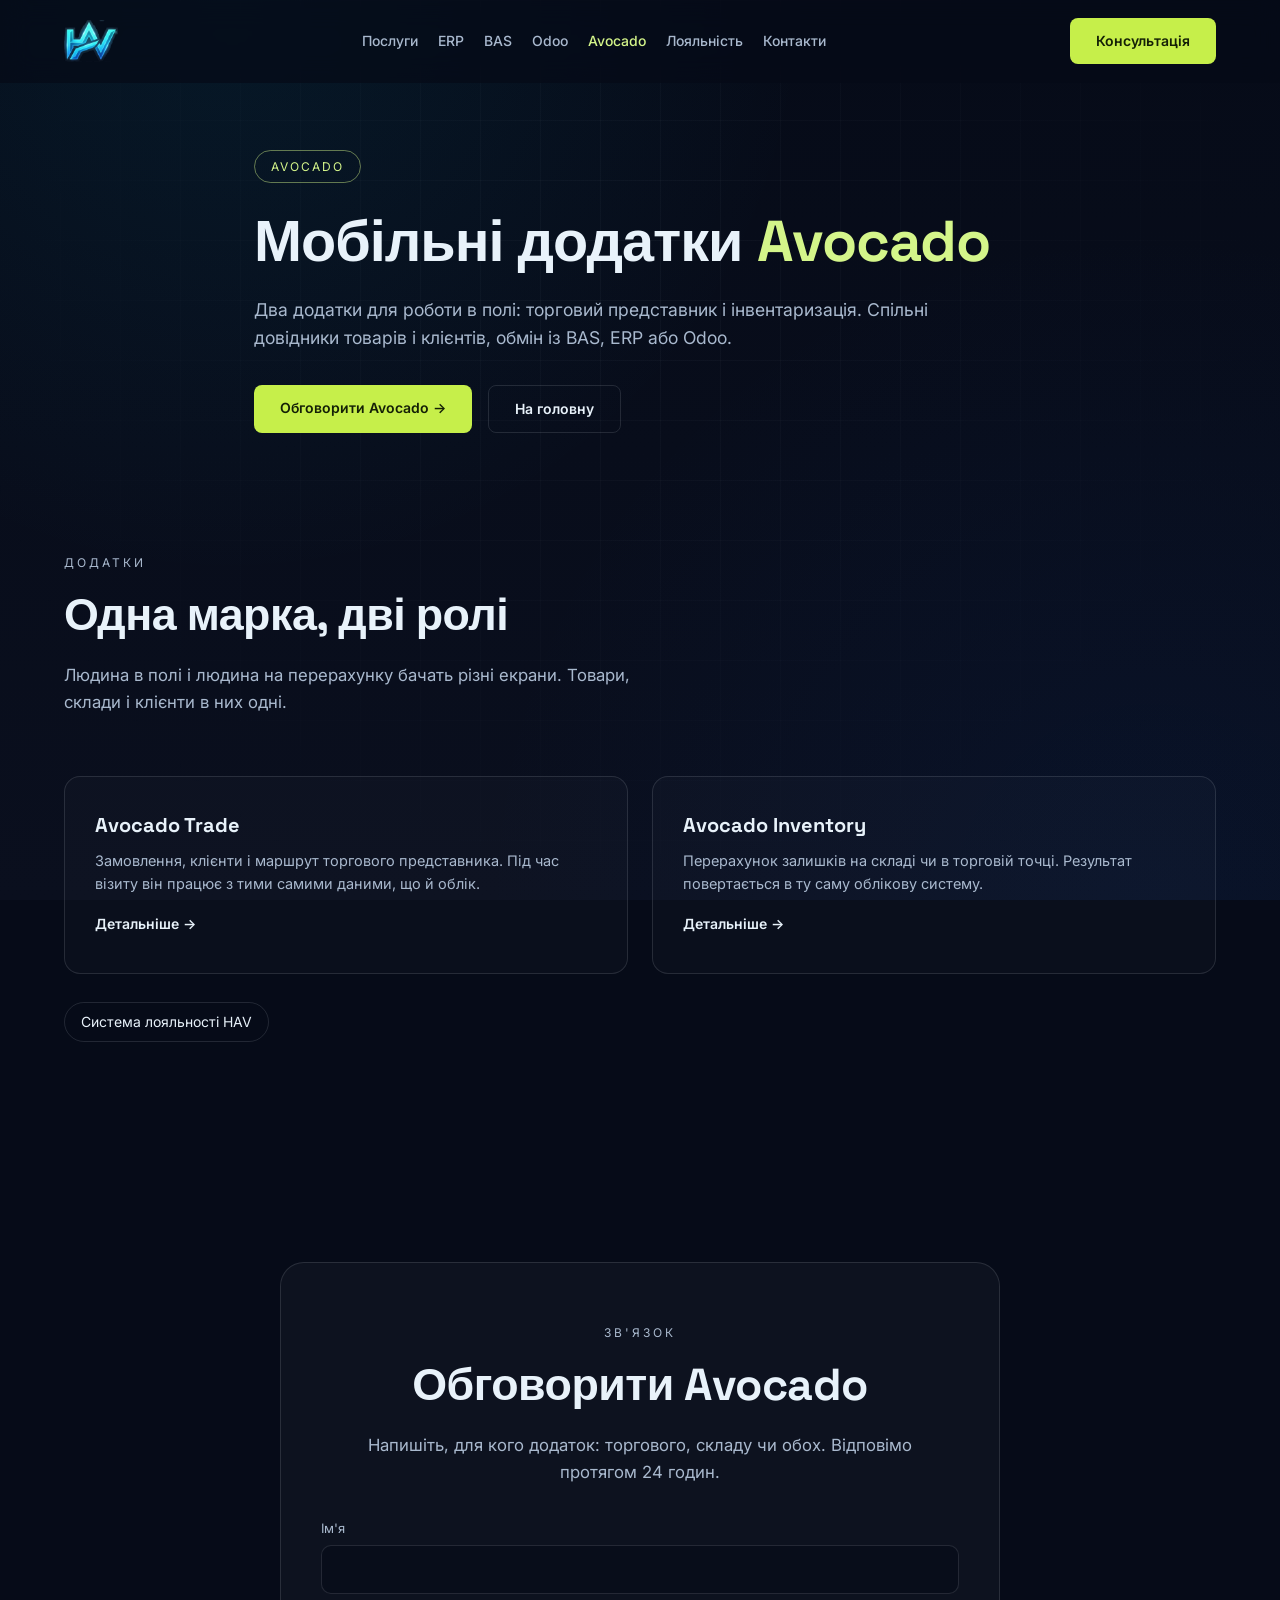
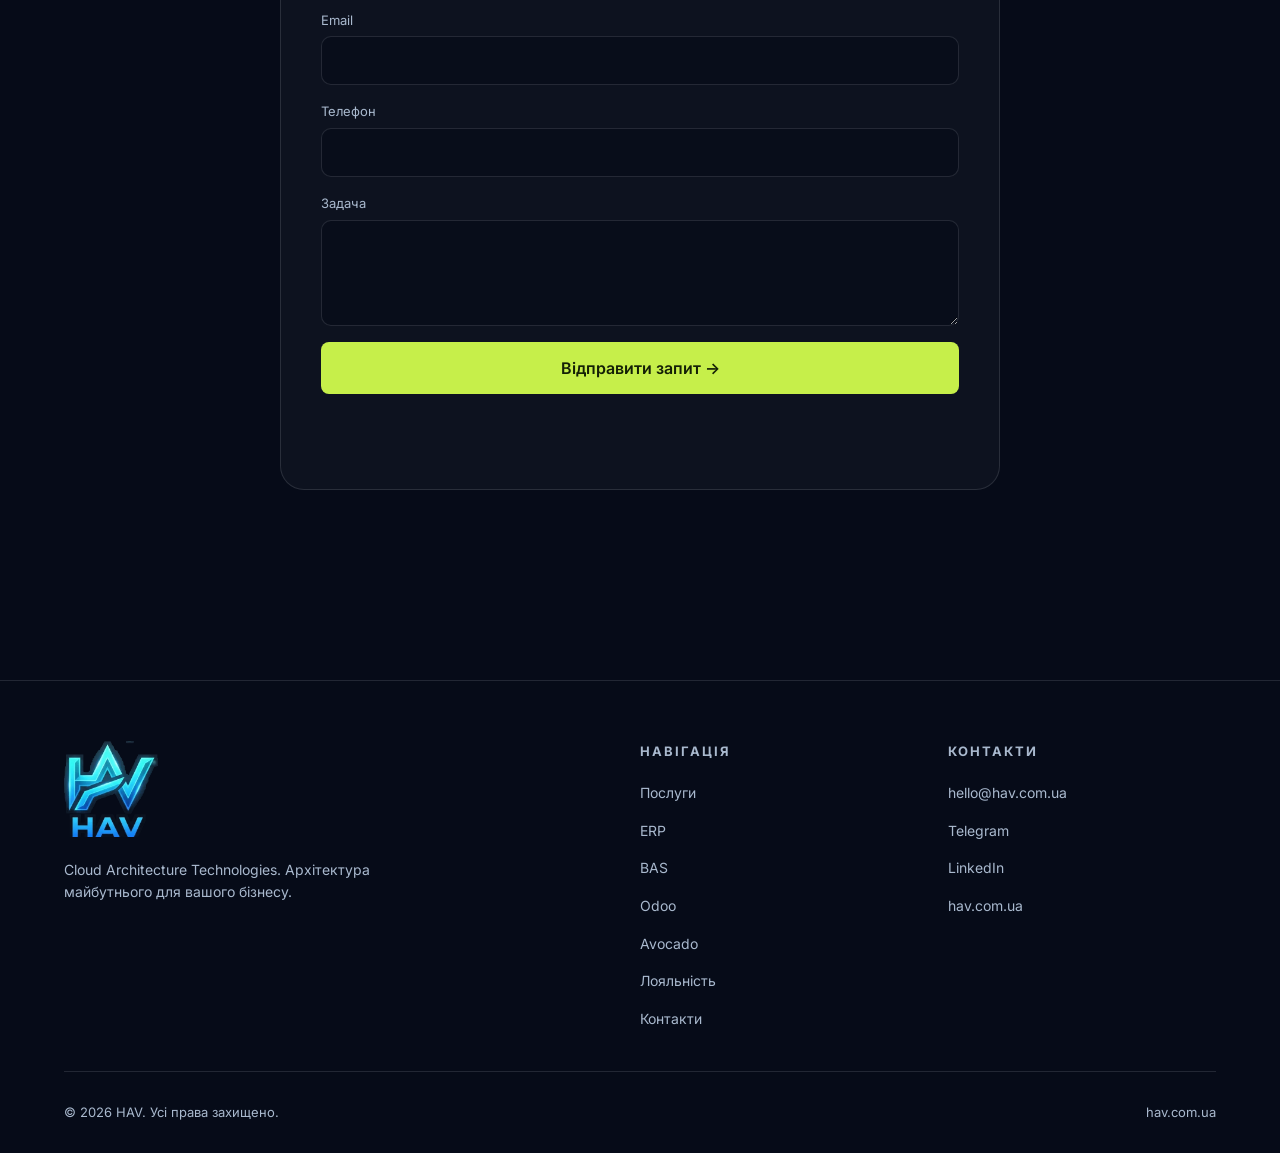
==== avocado.html @ bf293e4f "Add Avocado and Loyalty sections to the website - Introduced new navigation links for Avocado and Lo" ====
<!DOCTYPE html>
<html lang="uk">
<head>
<meta charset="UTF-8" />
<meta name="viewport" content="width=device-width, initial-scale=1.0" />
<title>Avocado — HAV</title>
<link rel="icon" href="/favicon.ico" sizes="any">
<link rel="icon" type="image/png" sizes="32x32" href="/img/favicon-32.png">
<link rel="apple-touch-icon" href="/img/apple-touch-icon.png">
<meta name="description" content="Avocado — мобільні додатки HAV для торгового представника та інвентаризації. Спільні довідники і обмін з обліковою системою." />
<link rel="preconnect" href="https://fonts.googleapis.com">
<link rel="preconnect" href="https://fonts.gstatic.com" crossorigin>
<link href="https://fonts.googleapis.com/css2?family=Inter:wght@300;400;600;800;900&family=Space+Grotesk:wght@500;700&display=swap" rel="stylesheet">
<link rel="stylesheet" href="/css/styles.css">
</head>
<body class="theme-avocado" data-page="avocado">

<header id="header">
  <div class="container nav">
    <a href="/" class="logo"><img src="/img/mark.png" alt="HAV"></a>
    <nav class="nav-links" id="navLinks">
      <a href="/#services">Послуги</a>
      <a href="/erp">ERP</a>
      <a href="/bas">BAS</a>
      <a href="/odoo">Odoo</a>
      <a href="/avocado" class="is-active">Avocado</a>
      <a href="/loyalty">Лояльність</a>
      <a href="#contact">Контакти</a>
      <a href="#contact" class="btn btn-primary">Консультація</a>
    </nav>
    <a href="#contact" class="btn btn-primary nav-cta">Консультація</a>
    <button class="burger" id="burger" type="button" aria-label="Меню" aria-expanded="false" aria-controls="navLinks">
      <span></span><span></span><span></span>
    </button>
  </div>
</header>

<main>
  <section class="page-hero">
    <div class="container hero-inner">
      <span class="badge">AVOCADO</span>
      <h1>Мобільні додатки <span>Avocado</span></h1>
      <p class="lead">Два додатки для роботи в полі: торговий представник і інвентаризація. Спільні довідники товарів і клієнтів, обмін із BAS, ERP або Odoo.</p>
      <div class="hero-cta">
        <a href="#contact" class="btn btn-primary">Обговорити Avocado →</a>
        <a href="/" class="btn btn-ghost">На головну</a>
      </div>
    </div>
  </section>

  <section>
    <div class="container">
      <span class="section-tag">Додатки</span>
      <h2 class="section-title">Одна марка, дві ролі</h2>
      <p class="section-sub">Людина в полі і людина на перерахунку бачать різні екрани. Товари, склади і клієнти в них одні.</p>
      <div class="services-grid">
        <a class="service" href="/trade">
          <h3>Avocado Trade</h3>
          <p>Замовлення, клієнти і маршрут торгового представника. Під час візиту він працює з тими самими даними, що й облік.</p>
          <span class="more">Детальніше →</span>
        </a>
        <a class="service" href="/inventory">
          <h3>Avocado Inventory</h3>
          <p>Перерахунок залишків на складі чи в торговій точці. Результат повертається в ту саму облікову систему.</p>
          <span class="more">Детальніше →</span>
        </a>
      </div>
      <div class="related">
        <a href="/loyalty">Система лояльності HAV</a>
      </div>
    </div>
  </section>

  <section id="contact">
    <div class="container">
      <div class="contact">
        <div class="center-copy">
          <span class="section-tag">Зв'язок</span>
          <h2 class="section-title">Обговорити Avocado</h2>
          <p class="section-sub" style="margin-bottom:0">Напишіть, для кого додаток: торгового, складу чи обох. Відповімо протягом 24 годин.</p>
        </div>
        <form id="contactForm">
          <input type="hidden" name="topic" value="Avocado">
          <div class="hp" aria-hidden="true">
            <label>Не заповнюйте<input type="text" name="hp" tabindex="-1" autocomplete="off"></label>
          </div>
          <label class="field"><span>Ім'я</span><input type="text" name="name" autocomplete="name" maxlength="80" required></label>
          <label class="field"><span>Email</span><input type="email" name="email" autocomplete="email" maxlength="120" required></label>
          <label class="field"><span>Телефон</span><input type="tel" name="phone" autocomplete="tel" maxlength="40"></label>
          <label class="field"><span>Задача</span><textarea name="message" rows="4" maxlength="4000"></textarea></label>
          <button type="submit" class="btn btn-primary" id="submitBtn">Відправити запит →</button>
          <p class="form-status" id="formStatus" role="status" aria-live="polite"></p>
        </form>
      </div>
    </div>
  </section>
</main>

<footer>
  <div class="container">
    <div class="footer-grid">
      <div class="footer-brand">
        <div class="logo"><img src="/img/logo.png" alt="HAV"></div>
        <p id="footerTagline">Cloud Architecture Technologies. Архітектура майбутнього для вашого бізнесу.</p>
      </div>
      <div>
        <h4>Навігація</h4>
        <ul>
          <li><a href="/#services">Послуги</a></li>
          <li><a href="/erp">ERP</a></li>
          <li><a href="/bas">BAS</a></li>
          <li><a href="/odoo">Odoo</a></li>
          <li><a href="/avocado">Avocado</a></li>
          <li><a href="/loyalty">Лояльність</a></li>
          <li><a href="/#contact">Контакти</a></li>
        </ul>
      </div>
      <div>
        <h4>Контакти</h4>
        <ul id="footerContacts">
          <li><a href="mailto:hello@hav.com.ua">hello@hav.com.ua</a></li>
        </ul>
      </div>
    </div>
    <div class="copyright">
      <span id="copyright"></span>
      <span id="footerSite"></span>
    </div>
  </div>
</footer>

<script src="/js/main.js"></script>
</body>
</html>
---- css/styles.css ----
/* ============ БАЗА ============ */
* { margin: 0; padding: 0; box-sizing: border-box; }
:root {
  --bg: #060B18;
  --bg-2: #0A0F1E;
  --cyan: #7AE8FF;
  --accent: #4FE3FF;
  --ink: #041018;
  --text: #E8F2FA;
  --muted: #A9B9CE;
  --glass: rgba(255, 255, 255, 0.03);
  --border: rgba(232, 242, 250, 0.12);
  --danger: #ff8b8b;
}
html { scroll-behavior: smooth; }
body {
  font-family: 'Inter', sans-serif;
  background: var(--bg);
  color: var(--text);
  overflow-x: hidden;
  line-height: 1.6;
  color-scheme: dark;
}
a { color: inherit; text-decoration: none; }
h1, h2, h3 { font-family: 'Space Grotesk', sans-serif; line-height: 1.2; }
a:focus-visible, button:focus-visible {
  outline: 2px solid var(--cyan);
  outline-offset: 3px;
}

html.booting main > section:not(.hero),
html.booting footer { opacity: 0; }

/* Фонове світіння + сітка */
body::before {
  content: '';
  position: fixed; inset: 0;
  background:
    radial-gradient(circle at 18% 0%, rgba(0, 180, 220, 0.08), transparent 42%),
    radial-gradient(circle at 90% 100%, rgba(0, 70, 180, 0.08), transparent 46%),
    linear-gradient(180deg, #060B18 0%, #0A0F1E 100%);
  z-index: -2;
}
body::after {
  content: '';
  position: fixed; inset: 0;
  background-image:
    linear-gradient(rgba(232,242,250,0.035) 1px, transparent 1px),
    linear-gradient(90deg, rgba(232,242,250,0.035) 1px, transparent 1px);
  background-size: 60px 60px;
  mask-image: radial-gradient(circle at 50% 30%, black, transparent 80%);
  z-index: -1;
  pointer-events: none;
}

.container { max-width: 1200px; margin: 0 auto; padding: 0 24px; }

/* ============ HEADER ============ */
header {
  position: fixed; top: 0; left: 0; right: 0;
  padding: 18px 0;
  backdrop-filter: blur(14px);
  background: rgba(6, 11, 24, 0.7);
  border-bottom: 1px solid transparent;
  transition: border-color .3s;
  z-index: 100;
}
header.scrolled { border-bottom-color: var(--border); }
.nav {
  display: flex; align-items: center; justify-content: space-between;
  gap: 16px;
}
.logo {
  display: inline-flex;
  align-items: center;
  line-height: 0;
}
.logo img { height: 42px; width: auto; display: block; }
.footer-brand .logo img { height: 96px; }
.nav-links { display: flex; gap: 20px; font-size: 14px; align-items: center; }
.nav-links a:not(.btn) { color: var(--muted); transition: color .3s; font-weight: 500; }
.nav-links a:not(.btn):hover,
.nav-links a.is-active { color: var(--cyan); }
.nav-links .btn { display: none; }
.btn {
  display: inline-block;
  padding: 12px 26px;
  border-radius: 8px;
  font-weight: 600; font-size: 14px;
  cursor: pointer; border: none;
  transition: all .3s;
  font-family: 'Inter', sans-serif;
}
.btn:disabled { opacity: 0.7; cursor: progress; transform: none; }
.btn-primary {
  background: var(--accent);
  color: var(--ink);
}
.btn-primary:hover {
  background: #8af3ff;
  transform: translateY(-1px);
}
.btn-primary:disabled:hover { transform: none; }
.btn-ghost {
  background: transparent;
  color: var(--text);
  border: 1px solid var(--border);
}
.btn-ghost:hover { border-color: var(--cyan); color: var(--cyan); }

.burger {
  display: none;
  flex-direction: column;
  gap: 5px;
  cursor: pointer;
  background: none;
  border: 0;
  padding: 6px;
}
.burger span { width: 26px; height: 2px; background: var(--text); display: block; }

/* ============ HERO ============ */
.hero {
  min-height: 100vh;
  display: flex; align-items: center;
  padding-top: 100px;
  position: relative;
}
.hero-inner { max-width: 820px; }
.badge {
  display: inline-block;
  padding: 6px 16px;
  border: 1px solid var(--border);
  border-radius: 100px;
  font-size: 12px; letter-spacing: 2px;
  color: var(--muted);
  margin-bottom: 24px;
  background: transparent;
}
.hero h1 {
  font-size: clamp(2.4rem, 6vw, 4.5rem);
  font-weight: 700;
  letter-spacing: -1px;
  margin-bottom: 24px;
}
.hero h1 span { color: var(--cyan); }
.hero p {
  font-size: 1.15rem;
  color: var(--muted);
  max-width: 620px;
  margin-bottom: 40px;
}
.hero-cta { display: flex; gap: 16px; flex-wrap: wrap; }

/* ============ СЕКЦІЇ ============ */
section { padding: 110px 0; position: relative; }
.section-tag {
  font-size: 12px; letter-spacing: 3px; text-transform: uppercase;
  color: var(--muted); margin-bottom: 16px; display: block;
}
.section-title {
  font-size: clamp(1.8rem, 4vw, 2.8rem);
  font-weight: 700; margin-bottom: 20px;
  letter-spacing: -0.5px;
}
.section-sub {
  color: var(--muted); max-width: 620px; margin-bottom: 60px;
  font-size: 1.05rem;
}
.center-copy { text-align: center; }
.center-copy .section-sub { margin-left: auto; margin-right: auto; }

/* ============ STATS ============ */
.stats {
  display: grid;
  grid-template-columns: repeat(auto-fit, minmax(180px, 1fr));
  gap: 24px;
  padding: 40px;
  border: 1px solid var(--border);
  border-radius: 20px;
  background: var(--glass);
  margin-top: 60px;
}
.stat { text-align: center; }
.stat b {
  display: block;
  font-family: 'Space Grotesk', sans-serif;
  font-size: 2.6rem; font-weight: 700;
  color: var(--text);
}
.stat span { font-size: 13px; color: var(--muted); letter-spacing: 1px; }

/* ============ SERVICES ============ */
.services-grid {
  display: grid;
  grid-template-columns: repeat(auto-fit, minmax(300px, 1fr));
  gap: 24px;
}
.service {
  padding: 36px 30px;
  border: 1px solid var(--border);
  border-radius: 16px;
  background: rgba(255, 255, 255, 0.02);
  transition: all .4s;
  position: relative; overflow: hidden;
}
.service::before {
  content: ''; position: absolute; top: 0; left: 0;
  width: 100%; height: 2px;
  background: var(--cyan);
  transform: scaleX(0); transform-origin: left;
  transition: transform .4s;
}
.service:hover { transform: translateY(-4px); border-color: rgba(232, 242, 250, 0.28); }
.service:hover::before { transform: scaleX(1); }
.service-icon {
  width: 48px; height: 48px;
  display: flex; align-items: center; justify-content: center;
  border-radius: 12px;
  background: rgba(255, 255, 255, 0.04);
  border: 1px solid var(--border);
  margin-bottom: 22px;
  font-size: 22px;
  color: var(--text);
}
.service-icon svg { width: 22px; height: 22px; display: block; }
a.service { display: block; color: inherit; }
.service h3 { font-size: 1.25rem; margin-bottom: 12px; color: var(--text); }
.service p { color: var(--muted); font-size: 14.5px; }
.service-icon.mark {
  font-family: 'Space Grotesk', sans-serif;
  font-size: 12px;
  font-weight: 700;
  letter-spacing: 0.04em;
  color: var(--text);
}
.more {
  display: inline-block;
  margin-top: 18px;
  color: var(--text);
  font-size: 14px;
  font-weight: 600;
}
.more:hover,
.related a:hover { color: var(--cyan); }

body.theme-avocado .badge {
  color: #d4f58a;
  border-color: rgba(212, 245, 138, 0.45);
}
body.theme-avocado .page-hero h1 span,
body.theme-avocado .nav-links a.is-active,
body.theme-avocado .nav-links a:not(.btn):hover {
  color: #d4f58a;
}
body.theme-avocado a:focus-visible,
body.theme-avocado button:focus-visible {
  outline-color: #d4f58a;
}
body.theme-avocado .btn-primary {
  background: #c6ef4a;
  color: #142006;
}
body.theme-avocado .btn-primary:hover {
  background: #d6f56a;
}
.page-hero { padding-top: 150px; padding-bottom: 10px; }
.page-hero h1 {
  font-size: clamp(2.2rem, 5vw, 3.6rem);
  font-weight: 700;
  letter-spacing: -1px;
  margin-bottom: 20px;
}
.page-hero h1 span { color: var(--cyan); }
.page-hero .lead {
  font-size: 1.1rem;
  color: var(--muted);
  max-width: 680px;
  margin-bottom: 32px;
}
.related { display: flex; flex-wrap: wrap; gap: 12px; margin-top: 28px; }
.related a {
  color: var(--text);
  border: 1px solid var(--border);
  border-radius: 100px;
  padding: 8px 16px;
  font-size: 14px;
}

/* ============ TECH ============ */
.tech-grid {
  display: flex; flex-wrap: wrap; gap: 12px; justify-content: center;
}
.tech {
  padding: 12px 24px;
  border: 1px solid var(--border);
  border-radius: 100px;
  font-size: 14px;
  color: var(--muted);
  background: var(--glass);
  transition: all .3s;
}
.tech:hover { color: var(--text); border-color: rgba(232, 242, 250, 0.28); }

/* ============ PROCESS ============ */
.process { display: grid; grid-template-columns: repeat(auto-fit, minmax(220px, 1fr)); gap: 20px; counter-reset: step; }
.step {
  padding: 32px 24px;
  border: 1px solid var(--border);
  border-radius: 16px;
  background: var(--glass);
  position: relative;
}
.step::before {
  counter-increment: step;
  content: "0" counter(step);
  font-family: 'Space Grotesk', sans-serif;
  font-size: 2.4rem; font-weight: 700;
  color: rgba(232, 242, 250, 0.28);
  display: block; margin-bottom: 14px;
}
.step h4 { font-size: 1.1rem; margin-bottom: 8px; }
.step p { color: var(--muted); font-size: 14px; }

/* ============ CASES ============ */
.cases { display: grid; grid-template-columns: repeat(auto-fit, minmax(320px, 1fr)); gap: 24px; }
.case {
  padding: 32px;
  border-radius: 16px;
  border: 1px solid var(--border);
  background: rgba(255, 255, 255, 0.02);
  transition: all .4s;
}
.case:hover { border-color: rgba(232, 242, 250, 0.28); transform: translateY(-4px); }
.case-tag {
  display: inline-block; font-size: 11px; letter-spacing: 2px;
  color: var(--muted); border: 1px solid var(--border);
  padding: 4px 12px; border-radius: 100px; margin-bottom: 18px;
}
.case h3 { font-size: 1.2rem; margin-bottom: 14px; }
.case p { color: var(--muted); font-size: 14.5px; margin-bottom: 20px; }
.case-result {
  font-weight: 600;
  color: var(--text);
  font-size: 15px;
  border-top: 1px solid var(--border);
  padding-top: 16px;
}

/* ============ CONTACT ============ */
.contact {
  max-width: 720px; margin: 0 auto;
  padding: 60px 40px;
  border-radius: 24px;
  border: 1px solid var(--border);
  background: rgba(255, 255, 255, 0.03);
}
.contact form { display: grid; gap: 16px; margin-top: 32px; position: relative; }
.field { display: grid; gap: 6px; }
.field span { font-size: 13px; color: var(--muted); }
.contact input, .contact textarea {
  width: 100%;
  padding: 14px 18px;
  background: rgba(6, 11, 24, 0.6);
  border: 1px solid var(--border);
  border-radius: 10px;
  color: var(--text);
  font-family: inherit; font-size: 15px;
  transition: border-color .3s;
  resize: vertical;
}
.contact input:focus, .contact textarea:focus {
  outline: none; border-color: var(--cyan);
  box-shadow: 0 0 0 3px rgba(0, 212, 255, 0.15);
}
.contact .btn-primary { width: 100%; padding: 16px; font-size: 16px; }
.form-status { min-height: 1.4em; text-align: center; font-size: 14px; }
.form-status.ok { color: var(--cyan); }
.form-status.err { color: var(--danger); }
.hp {
  position: absolute;
  width: 1px;
  height: 1px;
  padding: 0;
  margin: -1px;
  overflow: hidden;
  clip: rect(0, 0, 0, 0);
  white-space: nowrap;
  border: 0;
}
.noscript {
  max-width: 720px;
  margin: 120px auto 40px;
  padding: 0 24px;
  color: var(--muted);
  text-align: center;
}

/* ============ FOOTER ============ */
footer {
  padding: 60px 0 30px;
  border-top: 1px solid var(--border);
  margin-top: 80px;
}
.footer-grid {
  display: grid; grid-template-columns: 2fr 1fr 1fr;
  gap: 40px; margin-bottom: 40px;
}
.footer-grid h4 { font-size: 13px; letter-spacing: 2px; color: var(--muted); margin-bottom: 18px; text-transform: uppercase; }
.footer-grid ul { list-style: none; display: grid; gap: 12px; }
.footer-grid ul a { color: var(--muted); font-size: 14px; transition: color .3s; }
.footer-grid ul a:hover { color: var(--cyan); }
.footer-brand p { color: var(--muted); font-size: 14px; max-width: 340px; margin-top: 14px; }
.copyright {
  padding-top: 30px; border-top: 1px solid var(--border);
  display: flex; justify-content: space-between; flex-wrap: wrap; gap: 12px;
  color: var(--muted); font-size: 13px;
}

/* ============ АНІМАЦІЯ ПОЯВИ ============ */
.js .reveal {
  opacity: 0; transform: translateY(30px);
  transition: opacity .8s ease, transform .8s ease;
}
.js .reveal.visible { opacity: 1; transform: translateY(0); }

@media (prefers-reduced-motion: reduce) {
  html { scroll-behavior: auto; }
  .js .reveal { opacity: 1; transform: none; transition: none; }
  .service, .case, .tech, .btn-primary { transition: none; }
}

/* ============ МОБІЛЬНА ============ */
@media (max-width: 768px) {
  .nav-links { display: none; }
  .nav > .nav-cta { display: none; }
  .burger { display: flex; }
  .nav-links.open {
    display: flex; flex-direction: column;
    position: absolute; top: 100%; left: 0; right: 0;
    background: rgba(6, 11, 24, 0.98);
    padding: 24px; gap: 20px;
    border-bottom: 1px solid var(--border);
    align-items: flex-start;
  }
  .nav-links.open .btn { display: inline-block; }
  section { padding: 70px 0; }
  .contact { padding: 40px 24px; }
  .footer-grid { grid-template-columns: 1fr; }
  .hero-cta { flex-direction: column; }
  .hero-cta .btn { width: 100%; text-align: center; }
}
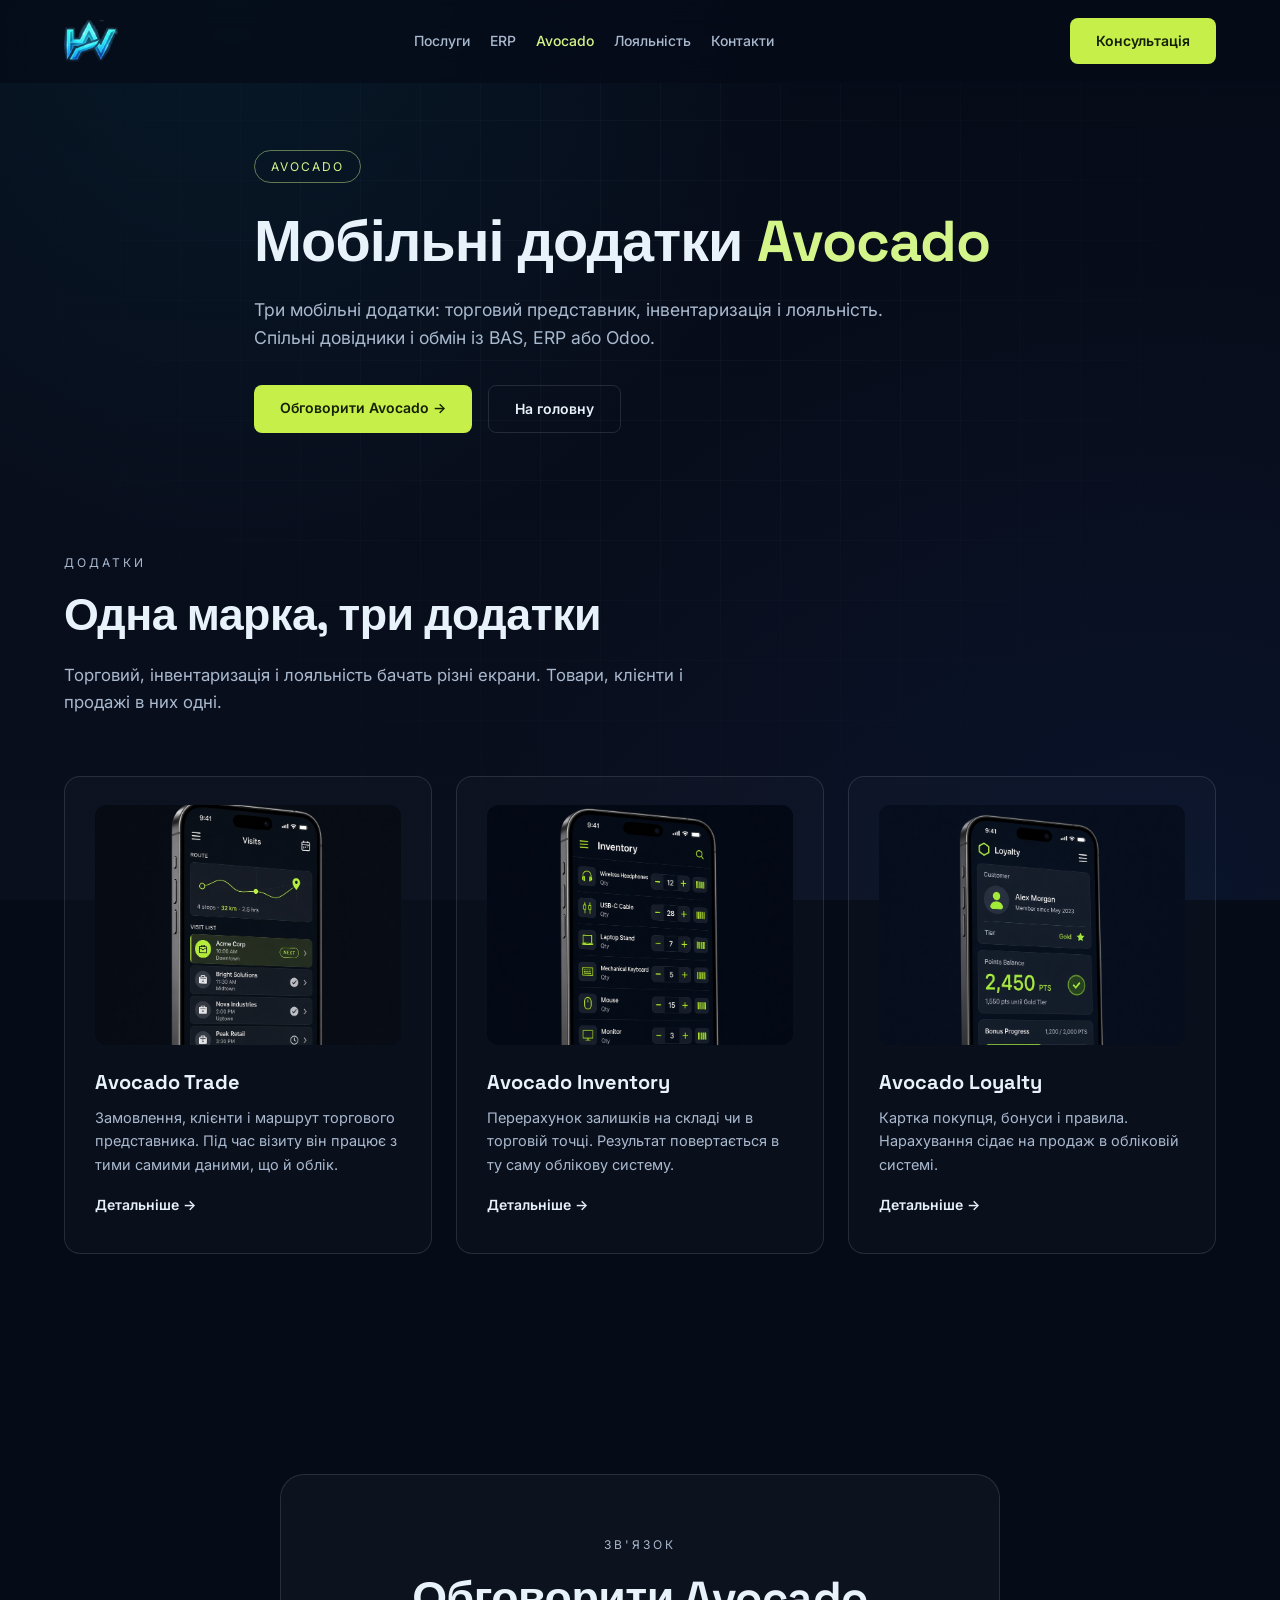
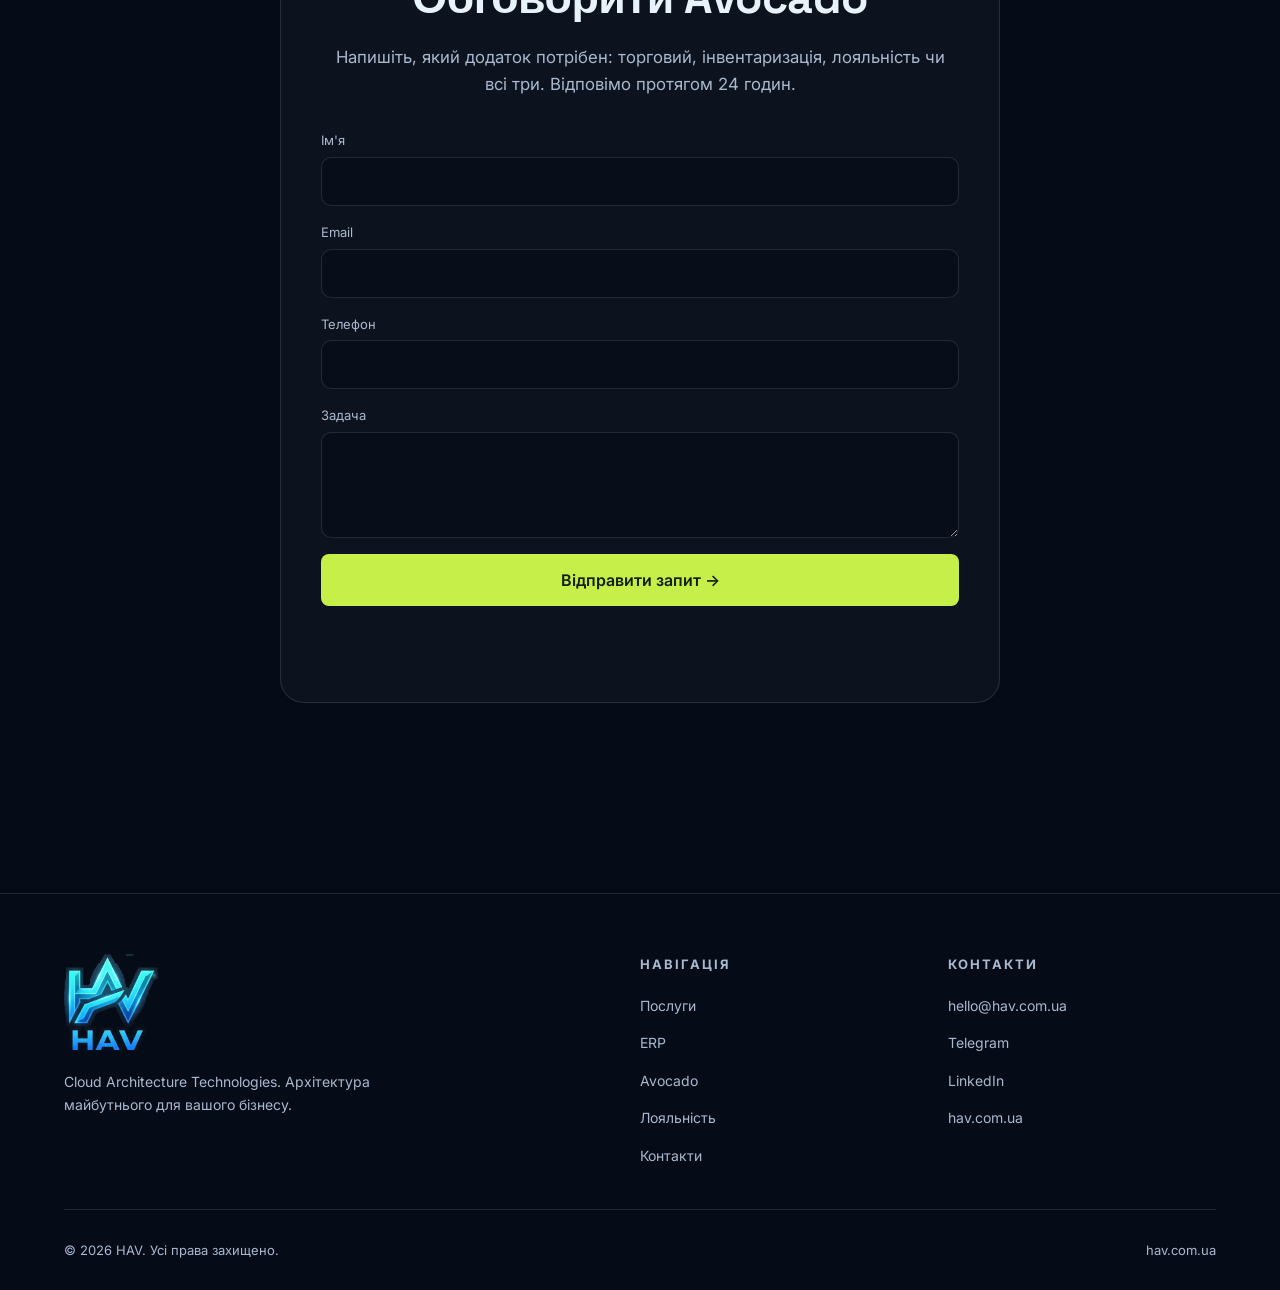
==== commit a7a0cc01: "Update Avocado and Loyalty content across the website - Revised meta descriptions and titles for Avo" ====
--- a/avocado.html
+++ b/avocado.html
@@ -7,7 +7,7 @@
 <link rel="icon" href="/favicon.ico" sizes="any">
 <link rel="icon" type="image/png" sizes="32x32" href="/img/favicon-32.png">
 <link rel="apple-touch-icon" href="/img/apple-touch-icon.png">
-<meta name="description" content="Avocado — мобільні додатки HAV для торгового представника та інвентаризації. Спільні довідники і обмін з обліковою системою." />
+<meta name="description" content="Avocado — мобільні додатки HAV: торговий представник, інвентаризація і лояльність. Спільні довідники і обмін з обліковою системою." />
 <link rel="preconnect" href="https://fonts.googleapis.com">
 <link rel="preconnect" href="https://fonts.gstatic.com" crossorigin>
 <link href="https://fonts.googleapis.com/css2?family=Inter:wght@300;400;600;800;900&family=Space+Grotesk:wght@500;700&display=swap" rel="stylesheet">
@@ -21,8 +21,6 @@
     <nav class="nav-links" id="navLinks">
       <a href="/#services">Послуги</a>
       <a href="/erp">ERP</a>
-      <a href="/bas">BAS</a>
-      <a href="/odoo">Odoo</a>
       <a href="/avocado" class="is-active">Avocado</a>
       <a href="/loyalty">Лояльність</a>
       <a href="#contact">Контакти</a>
@@ -40,7 +38,7 @@
     <div class="container hero-inner">
       <span class="badge">AVOCADO</span>
       <h1>Мобільні додатки <span>Avocado</span></h1>
-      <p class="lead">Два додатки для роботи в полі: торговий представник і інвентаризація. Спільні довідники товарів і клієнтів, обмін із BAS, ERP або Odoo.</p>
+      <p class="lead">Три мобільні додатки: торговий представник, інвентаризація і лояльність. Спільні довідники і обмін із BAS, ERP або Odoo.</p>
       <div class="hero-cta">
         <a href="#contact" class="btn btn-primary">Обговорити Avocado →</a>
         <a href="/" class="btn btn-ghost">На головну</a>
@@ -51,22 +49,27 @@
   <section>
     <div class="container">
       <span class="section-tag">Додатки</span>
-      <h2 class="section-title">Одна марка, дві ролі</h2>
-      <p class="section-sub">Людина в полі і людина на перерахунку бачать різні екрани. Товари, склади і клієнти в них одні.</p>
+      <h2 class="section-title">Одна марка, три додатки</h2>
+      <p class="section-sub">Торговий, інвентаризація і лояльність бачать різні екрани. Товари, клієнти і продажі в них одні.</p>
       <div class="services-grid">
         <a class="service" href="/trade">
+          <img class="service-shot" src="/img/avocado-trade.jpg" alt="">
           <h3>Avocado Trade</h3>
           <p>Замовлення, клієнти і маршрут торгового представника. Під час візиту він працює з тими самими даними, що й облік.</p>
           <span class="more">Детальніше →</span>
         </a>
         <a class="service" href="/inventory">
+          <img class="service-shot" src="/img/avocado-inventory.jpg" alt="">
           <h3>Avocado Inventory</h3>
           <p>Перерахунок залишків на складі чи в торговій точці. Результат повертається в ту саму облікову систему.</p>
           <span class="more">Детальніше →</span>
         </a>
-      </div>
-      <div class="related">
-        <a href="/loyalty">Система лояльності HAV</a>
+        <a class="service" href="/loyalty">
+          <img class="service-shot" src="/img/avocado-loyalty.jpg" alt="">
+          <h3>Avocado Loyalty</h3>
+          <p>Картка покупця, бонуси і правила. Нарахування сідає на продаж в обліковій системі.</p>
+          <span class="more">Детальніше →</span>
+        </a>
       </div>
     </div>
   </section>
@@ -77,7 +80,7 @@
         <div class="center-copy">
           <span class="section-tag">Зв'язок</span>
           <h2 class="section-title">Обговорити Avocado</h2>
-          <p class="section-sub" style="margin-bottom:0">Напишіть, для кого додаток: торгового, складу чи обох. Відповімо протягом 24 годин.</p>
+          <p class="section-sub" style="margin-bottom:0">Напишіть, який додаток потрібен: торговий, інвентаризація, лояльність чи всі три. Відповімо протягом 24 годин.</p>
         </div>
         <form id="contactForm">
           <input type="hidden" name="topic" value="Avocado">
@@ -108,8 +111,6 @@
         <ul>
           <li><a href="/#services">Послуги</a></li>
           <li><a href="/erp">ERP</a></li>
-          <li><a href="/bas">BAS</a></li>
-          <li><a href="/odoo">Odoo</a></li>
           <li><a href="/avocado">Avocado</a></li>
           <li><a href="/loyalty">Лояльність</a></li>
           <li><a href="/#contact">Контакти</a></li>
--- a/css/styles.css
+++ b/css/styles.css
@@ -127,6 +127,40 @@
   position: relative;
 }
 .hero-inner { max-width: 820px; }
+.hero-copy { max-width: 640px; }
+.hero .stats { margin-top: 48px; }
+.hero-photo { margin: 0; }
+.hero-photo img {
+  display: block;
+  width: 100%;
+  height: auto;
+  aspect-ratio: 16 / 10;
+  object-fit: cover;
+  border-radius: 18px;
+  border: 1px solid var(--border);
+}
+.hero-layout {
+  display: grid;
+  grid-template-columns: minmax(0, 1.15fr) minmax(220px, 0.72fr);
+  gap: 28px;
+  align-items: center;
+  max-width: 1200px;
+}
+.page-shot { margin: 0; }
+.page-shot img {
+  display: block;
+  width: 100%;
+  height: auto;
+}
+.service-shot {
+  width: 100%;
+  height: 240px;
+  object-fit: cover;
+  object-position: center 18%;
+  border-radius: 12px;
+  margin: -8px 0 18px;
+  background: #060b18;
+}
 .badge {
   display: inline-block;
   padding: 6px 16px;
@@ -449,4 +483,7 @@
   .footer-grid { grid-template-columns: 1fr; }
   .hero-cta { flex-direction: column; }
   .hero-cta .btn { width: 100%; text-align: center; }
-}
+  .hero-layout { grid-template-columns: 1fr; }
+  .hero .stats { margin-top: 32px; }
+  .page-shot { max-width: 360px; margin: 0 auto; }
+}
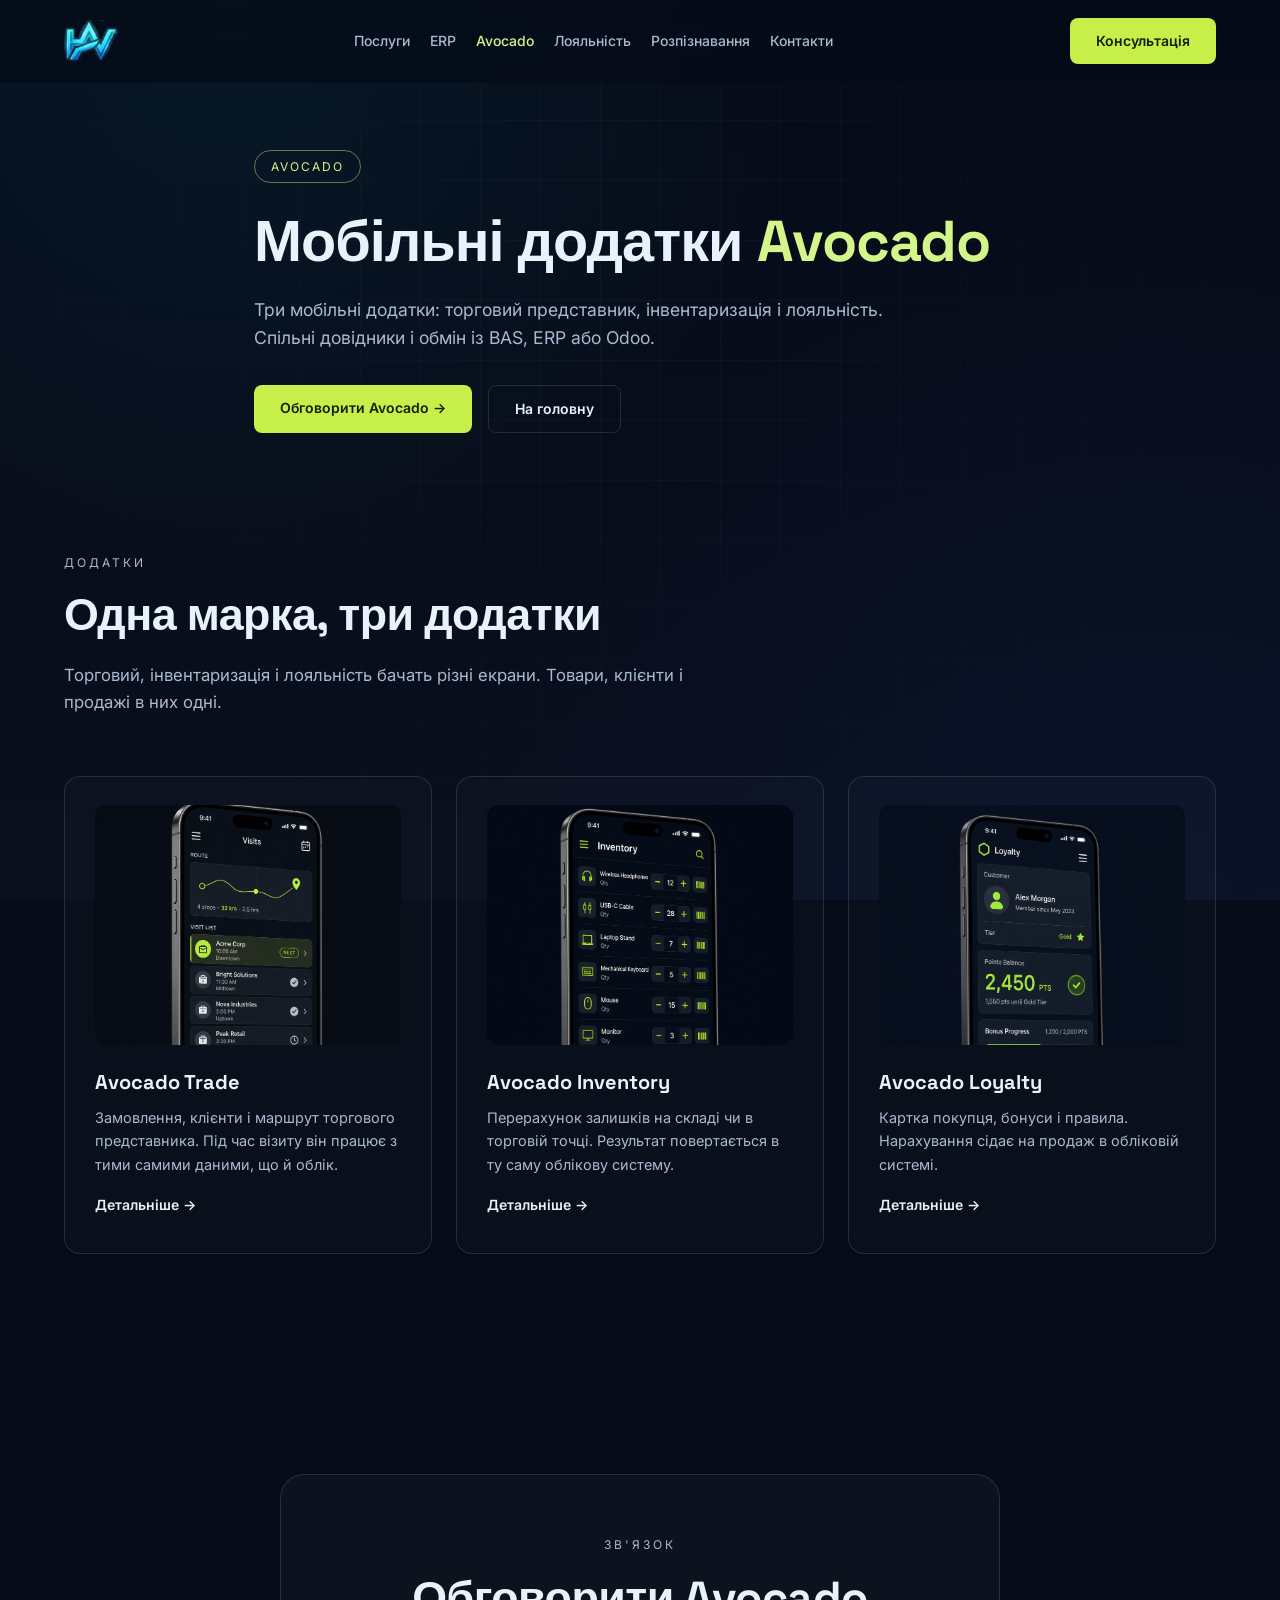
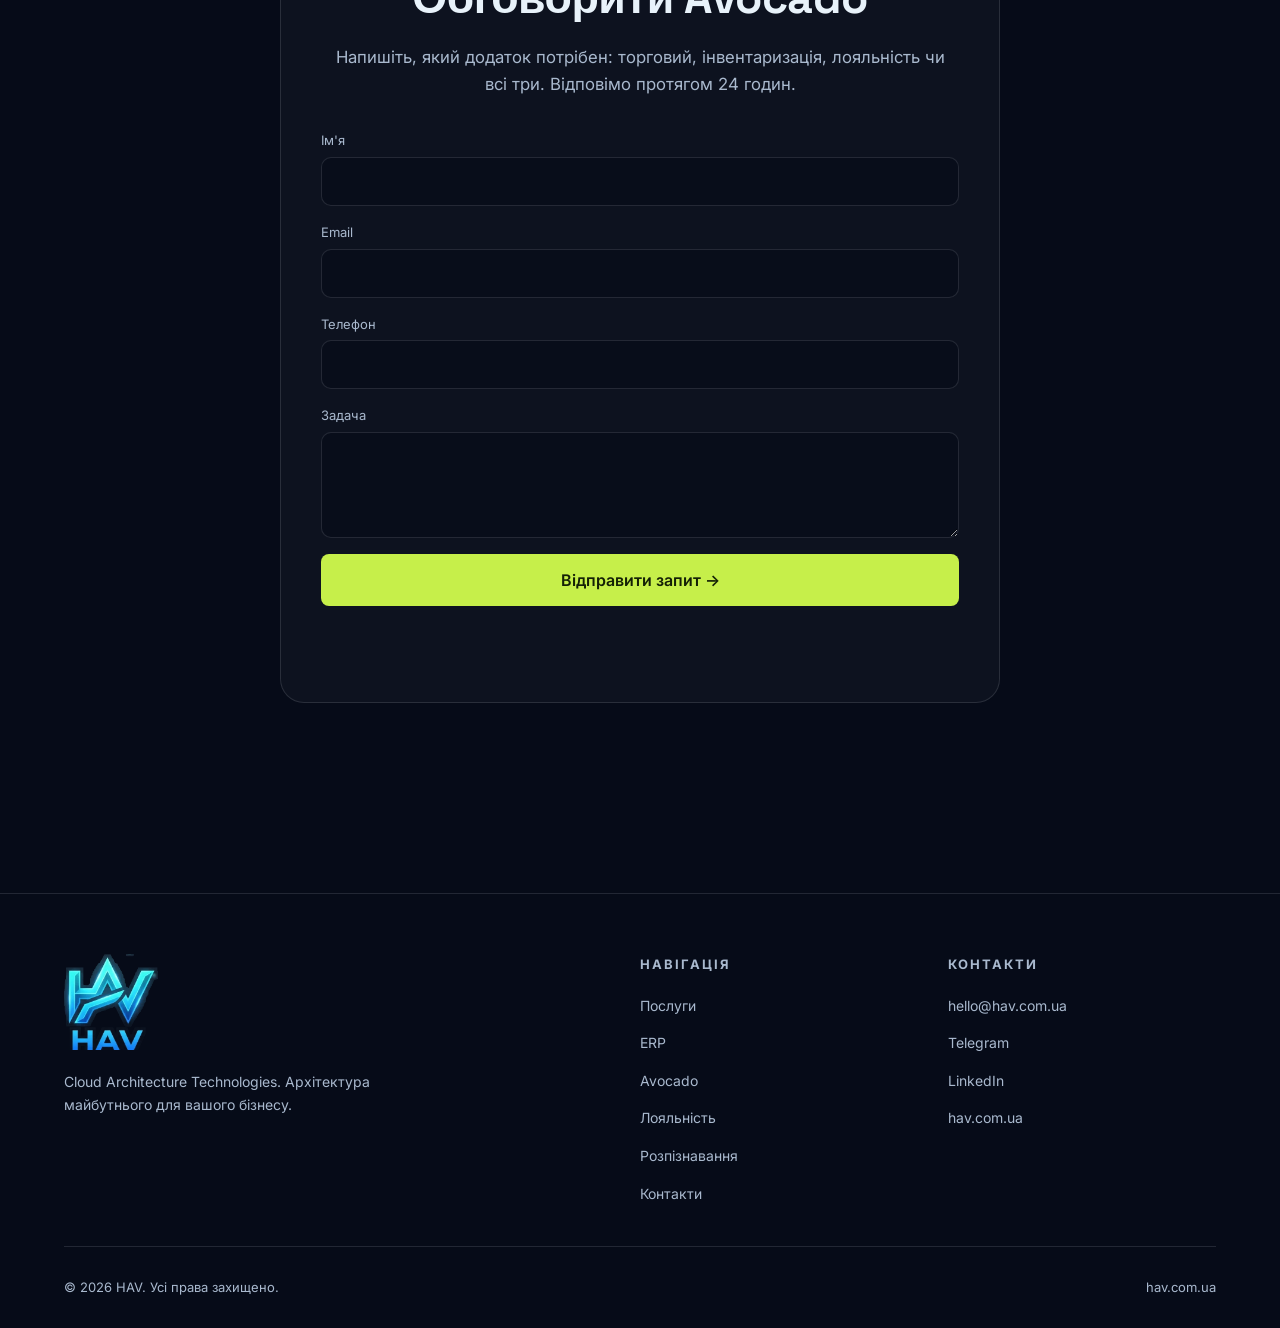
==== commit 19f043f8: "Add Розпізнавання to the main navigation and footer. The external link sits after Лояльність and bef" ====
--- a/avocado.html
+++ b/avocado.html
@@ -23,6 +23,7 @@
       <a href="/erp">ERP</a>
       <a href="/avocado" class="is-active">Avocado</a>
       <a href="/loyalty">Лояльність</a>
+      <a href="https://doc-recognition.hav.com.ua">Розпізнавання</a>
       <a href="#contact">Контакти</a>
       <a href="#contact" class="btn btn-primary">Консультація</a>
     </nav>
@@ -113,6 +114,7 @@
           <li><a href="/erp">ERP</a></li>
           <li><a href="/avocado">Avocado</a></li>
           <li><a href="/loyalty">Лояльність</a></li>
+          <li><a href="https://doc-recognition.hav.com.ua">Розпізнавання</a></li>
           <li><a href="/#contact">Контакти</a></li>
         </ul>
       </div>
